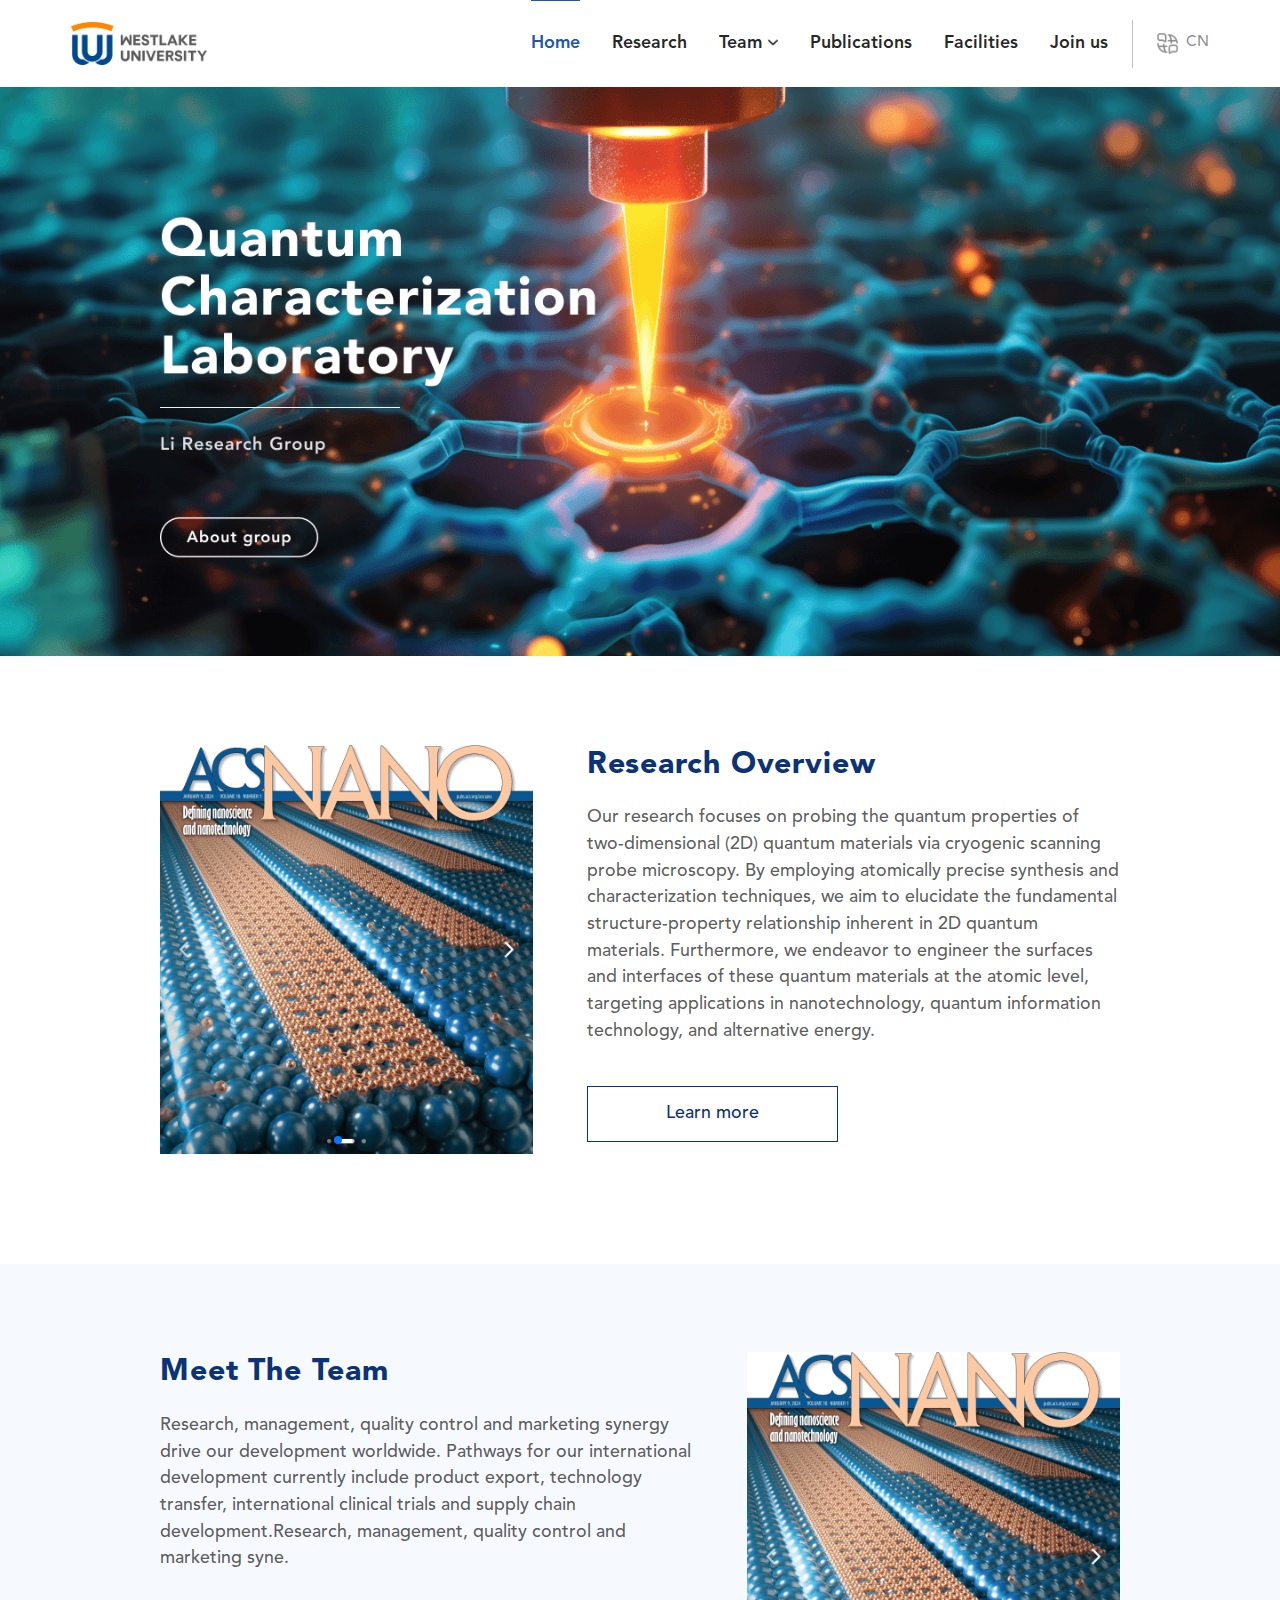
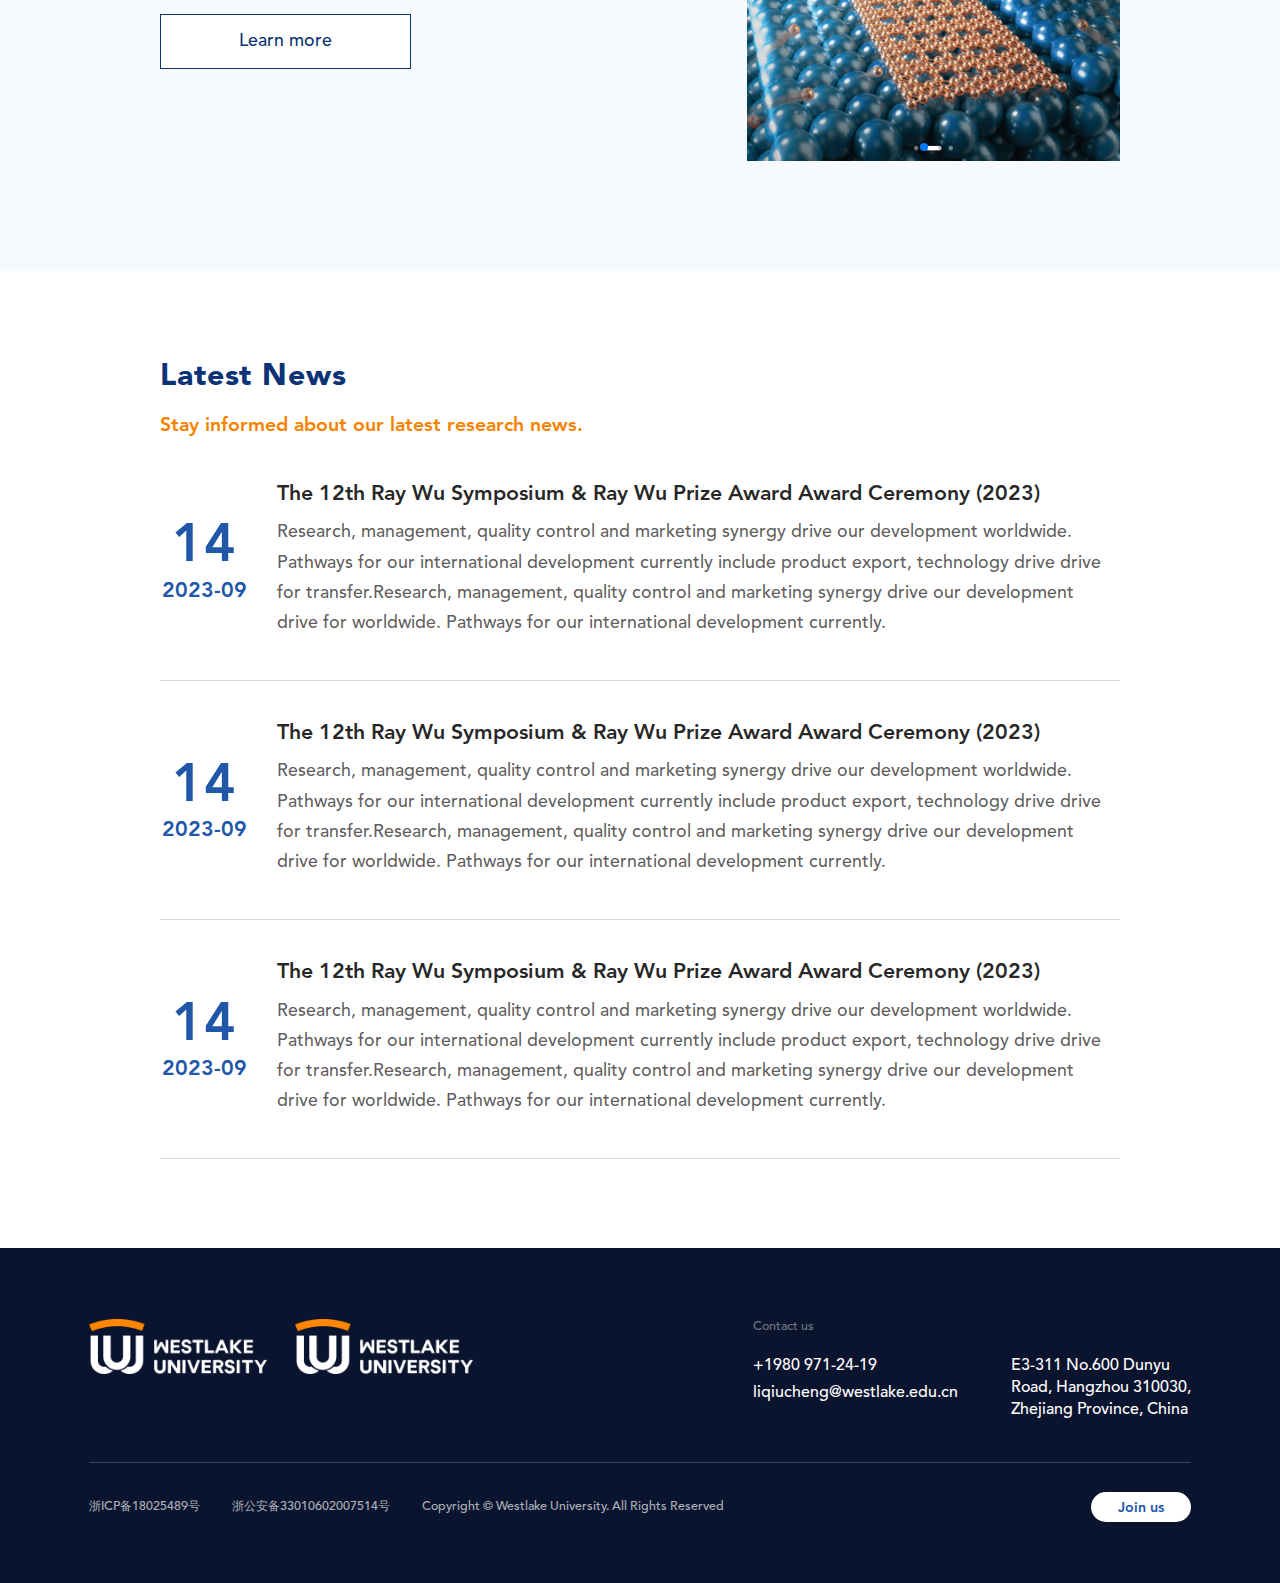
==== index.html @ 0f4e0b3d "init" ====
<!DOCTYPE html>
<html>
	<head>
		<meta charset="utf-8">
		<meta name="viewport" content="width=device-width, initial-scale=1" id="wixDesktopViewport" />
		<title>Home</title>
		<link rel="shortcut icon" href="./favicon.ico">
		<link rel="stylesheet" type="text/css" href="./css/common.css" />
		<link rel="stylesheet" type="text/css" href="./css/home.css" />
		<link rel="stylesheet" href="./css/swiper-3.4.2.min.css">
		<script src="./js/jquery-2.1.4.min.js"></script>
		<script src="./js/swiper-3.4.2.min.js"></script>
	</head>
	<body>
		<header class="header-box flex">
			<div class="logo-box flex">
                <a href="https://www.westlake.edu.cn/">
                    <img class="logo" src="./img/icon_headerLogo.png" title="西湖大学" width="100%" />
                </a>
            </div>
			<div class="rightEvent-box flex">
				<nav class="menu-box">
					<ul class="flex">
						<li class="active"><a href="index.html">Home</a></li>
						<li><a href="research.html">Research</a></li>
						<li class="team"><a href="javascript:;">Team <img src="./img/icon_arrowDown.png" alt=""></a>
							<ul class="teamList">
								<li><a href="people.html">People</a></li>
								<li><a href="gallery.html">Gallery</a></li>
							</ul>
						</li>
						<li><a href="publications.html">Publications</a></li>
						<li><a href="facilities.html">Facilities</a></li>
						<li><a href="joinus.html">Join us</a></li>
					</ul>
				</nav>
				<div class="language-box">
					<img class="icon" src="./img/icon_language.png" alt="">
					<span>CN</span>
				</div>
			</div>
		</header>
		<section class="banner-box">
			<img src="./images/home/banner.png" alt="">
		</section>
		<main class="main-box">
			<div class="synopsis-box overview-box flex">
				<div class="swiper-box">
					<div class="swiper-container">
						<div class="swiper-wrapper">
							<div class="swiper-slide">
								<img src="./images/home/img_img1.png" alt="">
							</div>
							<div class="swiper-slide">
								<img src="./images/home/img_img2.png" alt="">
							</div>
						</div>
						<div class="swiper-pagination">
						</div>
					</div>
				</div>
				<div class="content">
					<div class="title">Research Overview</div>
					<p>Our research focuses on probing the quantum properties of two-dimensional (2D) quantum materials via cryogenic scanning probe microscopy. By employing atomically precise synthesis and characterization techniques, we aim to elucidate the fundamental structure-property relationship inherent in 2D quantum materials. Furthermore, we endeavor to engineer the surfaces and interfaces of these quantum materials at the atomic level, targeting applications in nanotechnology, quantum information technology, and alternative energy.</p>
					<a href="./researchList.html">Learn more</a>
				</div>
			</div>
			<div class="synopsis-box team-box flex">
				<div class="content">
					<div class="title">Meet The Team</div>
					<p>Research, management, quality control and marketing synergy drive our development worldwide. Pathways for our international development currently include product export, technology transfer, international clinical trials and supply chain development.Research, management, quality control and marketing syne.</p>
					<a href="./researchList.html">Learn more</a>
				</div>
				<div class="swiper-box">
					<div class="swiper-container">
						<div class="swiper-wrapper">
							<div class="swiper-slide">
								<img src="./images/home/img_img1.png" alt="">
							</div>
							<div class="swiper-slide">
								<img src="./images/home/img_img2.png" alt="">
							</div>
						</div>
						<div class="swiper-pagination">
						</div>
					</div>
				</div>
			</div>
			<div class="synopsis-box news-box">
				<div class="title">Latest News</div>
				<div class="desc">Stay informed about our latest research news.</div>
				<ul class="list">
					<li class="news">
						<a href="./newsDetail.html" class="flex">
							<div class="date">
                                <span class="day">14</span>
                                <span>2023-09</span>
                            </div>
                            <div class="cont">
                                <p>The 12th Ray Wu Symposium & Ray Wu Prize Award Award Ceremony (2023)</p>
                                <p>Research, management, quality control and marketing synergy drive our development worldwide. Pathways for our international development currently include product export, technology drive drive for transfer.Research, management, quality control and marketing synergy drive our development drive for worldwide. Pathways for our international development currently.</p>
                            </div>
                        </a>
					</li>
					<li class="news">
						<a href="./newsDetail.html" class="flex">
							<div class="date">
                                <span class="day">14</span>
                                <span>2023-09</span>
                            </div>
                            <div class="cont">
                                <p>The 12th Ray Wu Symposium & Ray Wu Prize Award Award Ceremony (2023)</p>
                                <p>Research, management, quality control and marketing synergy drive our development worldwide. Pathways for our international development currently include product export, technology drive drive for transfer.Research, management, quality control and marketing synergy drive our development drive for worldwide. Pathways for our international development currently.</p>
                            </div>
                        </a>
					</li>
					<li class="news">
						<a href="./newsDetail.html" class="flex">
							<div class="date">
                                <span class="day">14</span>
                                <span>2023-09</span>
                            </div>
                            <div class="cont">
                                <p>The 12th Ray Wu Symposium & Ray Wu Prize Award Award Ceremony (2023)</p>
                                <p>Research, management, quality control and marketing synergy drive our development worldwide. Pathways for our international development currently include product export, technology drive drive for transfer.Research, management, quality control and marketing synergy drive our development drive for worldwide. Pathways for our international development currently.</p>
                            </div>
                        </a>
					</li>
				</ul>
			</div>
		</main>
		<footer class="footer-box">
			<div class="basicInfo-box flex col-top">
				<div class="logo-box flex">
					<img class="icon_logo_l" src="./img/icon_footerLogo.png" alt="">
					<img class="icon_logo_r" src="./img/icon_footerLogo.png" alt="">
				</div>
				<div class="r-box">
					<div class="label">Contact us</div>
					<div class="flex col-top">
						<div class="contactInfo">
							<div>+1980 971-24-19</div>
							<div>liqiucheng@westlake.edu.cn</div>
						</div>
						<div class="address">
							<p>E3-311 No.600 Dunyu</p>
							<p>Road, Hangzhou 310030,</p>
							<p>Zhejiang Province, China</p>
						</div>
					</div>
				</div>
			</div>
			<div class="filings-box flex">
				<div class="flex">
					<span>浙ICP备18025489号</span>
					<span>浙公安备33010602007514号</span>
					<span>Copyright © Westlake University. All Rights Reserved</span>
				</div>
				<a href="joinus.html">Join us</a>
			</div>
		</footer>
		<script>
			$(function(){
			   function setRem() {
			     var html = document.documentElement;
			     var width = html.clientWidth;
			     html.style.fontSize = width / 14.4 + 'px'; // 设计稿宽度为1440px，那么1rem=100px，故除以14.4
			   }
			   setRem();
			   window.onresize = function() {
			     setRem();
			   };
			   var mySwiper = new Swiper('.swiper-container', {
					autoplay: 5000,//可选选项，自动滑动
					loop: true,
					pagination: '.swiper-pagination',
					paginationClickable :true,
					disableOnInteraction: false
				})
			});
		</script>
	</body>
</html>
---- css/common.css ----
/* reset */
html,body,div,span,object,iframe,h1,h2,h3,h4,h5,h6,p,blockquote,pre,abbr,address,cite,code,del,dfn,em,img,ins,kbd,q,samp,small,strong,sub,sup,var,b,i,dl,dt,dd,ol,ul,li,fieldset,form,label,legend,table,caption,tbody,tfoot,thead,tr,th,td,article,aside,dialog,figure,footer,header,hgroup,menu,nav,section,time,mark,audio,video{margin:0;padding:0;border:0;outline:0;vertical-align:baseline;background:transparent;list-style-type: none;}
div {box-sizing: border-box}
.flex {
	display: flex;
	flex-direction: row;
	align-items: center;
}
.col-top {
	align-items: flex-start;
}
.flex-1 {
	flex: 1;
}

@font-face {
    font-family: 'Avenir-Heavy';
    src: url('../font/Avenir-Heavy.otf') format('truetype');
}
@font-face {
    font-family: 'Avenir-Medium';
    src: url('../font/Avenir-Medium.otf') format('truetype');
}
@font-face {
    font-family: 'Avenir-Black';
    src: url('../font/Avenir-Black.otf') format('truetype');
}
@font-face {
    font-family: 'Avenir-Roman';
    src: url('../font/Avenir-Roman.otf') format('truetype');
}
@font-face {
    font-family: 'Avenir-Oblique';
    src: url('../font/Avenir-Oblique.otf') format('truetype');
}
/* header */
.header-box {
	width: 100%;
	height: .98rem;
	padding: 0 .8rem;
	box-sizing: border-box;
	justify-content: space-between;
}
.header-box .logo-box .logo {
	width: 1.53rem;
	height: .48rem;
	display: block;
}
.header-box .logo-box img:nth-child(2) {
	margin-left: .26rem;
}
.header-box .rightEvent-box, .header-box .menu-box, .header-box .menu-box ul, .header-box .menu-box ul li {
	height: 100%;
}
.header-box .menu-box li {
	display: flex;
	align-items: center;
	justify-content: center;
  	flex: 1;
  	margin-right: .36rem;
	border-top: .025rem solid transparent;
	cursor: pointer;
}
.header-box .menu-box li:last-child {
	margin-right: .26rem;
}
.header-box .menu-box li a {
  	color: rgba(0, 0, 0, .85);
  	text-decoration: none;
  	font-family: Avenir-Heavy;
  	font-size: .2rem;
  	line-height: .23rem;
	white-space: nowrap;
}
.header-box .menu-box li.active,
.header-box .menu-box li:hover {
	border-color: #2157A8;
}
.header-box .menu-box li.active a,
.header-box .menu-box li:hover a {
	color: #2157A8;
	font-size: .2rem;
}
.header-box .menu-box li a img {
	width: .13rem;
	height: .13rem;
}
.header-box .menu-box .team {
	position: relative;
}
.header-box .menu-box .team:hover .teamList {
	display: block;
}
.header-box .menu-box li .teamList {
	position: absolute;
	top: .83rem;
    left: 0;
	height: auto;
	padding: .28rem .2rem;
	background-color: #fff;
	border-radius: .04rem;
	box-shadow: 0 .07rem .25rem 0 rgba(0,0,0,0.15);
	display: none;
}
.header-box .menu-box li .teamList li {
	display: flex;
	align-items: center;
	justify-content: flex-start;
  	margin-right: 0;
	border: none;
	width: 1.88rem;
	height: .51rem;
	padding-left: .2rem;
	font-family: Avenir-Heavy;
	font-size: .2rem;
	color: rgba(0, 0, 0, .85);
}
.header-box .menu-box li .teamList li a {
	color: rgba(0, 0, 0, .85);
}
.header-box .menu-box li .teamList li:hover {
	background-color: #F5F7FA;
}
.header-box .menu-box li .teamList li.active a,
.header-box .menu-box li .teamList li:hover a {
	color: #2157A8;
}
.header-box .language-box {
	display: flex;
	align-items: center;
	height: .54rem;
	border-left: .01rem solid rgba(0,0,0,0.25);
	font-family: Avenir-Medium;
	font-size: .17rem;
	color: rgba(0,0,0,0.45);
	line-height: .21rem;
	cursor: pointer;
}
.header-box .language-box .icon {
	width: .26rem;
	height: .26rem;
	display: block;
	margin-left: .26rem;
	margin-right: .08rem;
}

/* footer */
.footer-box {
	box-sizing: border-box;
	width: 100%;
	padding: .8rem 1rem .68rem;
	background-color: #0A142F;
	font-family: Avenir-Medium;
}
.footer-box .basicInfo-box {
	justify-content: space-between;
	margin-bottom: .46rem;
}
.footer-box .basicInfo-box img{
	width: 2rem;
	margin-right: .32rem;
}
.footer-box .basicInfo-box .r-box .label {
	opacity: .4;
	font-size: .14rem;
	color: #FFFFFF;
	line-height: .2rem;
	margin-bottom: .2rem;
}
.footer-box .basicInfo-box .r-box .contactInfo, .footer-box .basicInfo-box .r-box .address {
	font-size: .18rem;
	color: #FFFFFF;
	line-height: .25rem;
}
.footer-box .basicInfo-box .r-box .contactInfo div:first-child {
	margin-bottom: .06rem;
}
.footer-box .basicInfo-box .r-box .address {
	margin-left: .6rem;
}
.footer-box .basicInfo-box img:last-child {
	margin-right: 0;
}
.footer-box .filings-box {
	padding-top: .32rem;
	border-top: .01rem solid rgba(255, 255, 255, .2);
	display: flex;
	justify-content: space-between;
}
.footer-box .filings-box span {
	opacity: .65;
	font-size: .14rem;
	color: #FFFFFF;
	line-height: .19rem;
	margin-right: .36rem;
}
.footer-box .filings-box a {
	text-decoration: none;
	font-family: Avenir-Heavy;
	width: 1.13rem;
	height: .34rem;
	border-radius: .4rem;
	font-size: .16rem;
	color: #2157A8;
	line-height: .36rem;
	text-align: center;
	background-color: #FFFFFF;
}
/* banner */
.banner-box {
	width: 100%;
}
.banner-box img {
	width: 100%;
	display: block;
}
---- css/home.css ----
/* home */
.synopsis-box {
	height: 100%;
	background-color: #fff;
	padding: 1rem 1.8rem;
	align-items: flex-start;
}
.synopsis-box .swiper-box {
	width: 4.2rem;
	margin-right: .6rem;
}
.synopsis-box .swiper-box img {
	width: 4.2rem;
}
.synopsis-box .content {
	font-family: Avenir-Medium;
	font-size: .2rem;
	color: rgba(0,0,0,0.65);
	line-height: .3rem;
}
.synopsis-box .content .title {
	font-family: Avenir-Black;
	font-weight: 900;
	font-size: .34rem;
	color: #0C3375;
	line-height: .46rem;
	letter-spacing: .01rem;
	margin-bottom: .22rem;
}
.synopsis-box .content a {
	display: block;
	margin-top: .46rem;
    width: 2.8rem;
    height: .6rem;
	line-height: .6rem;
	border: .02rem solid #0C3375;
	text-decoration: none;
	text-align: center;
	color: #0C3375;
	background-color: #fff;
}
.synopsis-box .content a:hover {
	font-family: Avenir-Heavy;
	background-color: #0C3375;
	color: #fff;
}
.team-box {
	background-color: #F6F9FE;
}
.team-box .swiper-box {
	margin-right: 0;
	margin-left: 0.6rem;
}
.news-box .title {
	font-family: Avenir-Black;
	font-size: .34rem;
	color: #0C3375;
	line-height: .4rem;
	letter-spacing: .01rem;
	margin-bottom: .18rem;
}
.news-box .desc{
	font-family: Avenir-Heavy;
	font-size: .22rem;
	color: #F58300;
	line-height: .32rem;
	margin-bottom: .02rem;
}
.news-box .list li {
	padding: .46rem 0;
	border-bottom: .01rem solid rgba(0, 0, 0, .15);
}
.news-box .list li .date {
    width: 1rem;
    height: 100%;
	display: flex;
    flex-direction: column;
    justify-content: center;
	align-items: center;
	font-family: Avenir-Heavy;
	font-size: .24rem;
	color: #2157A8;
	line-height: .28rem;
	margin-right: .32rem;
}
.news-box .list li .date .day {
	font-size: .6rem;
	line-height: .7rem;
	text-align: center;
}
.news-box .list li a {
	text-decoration: none;
}
.news-box .list li .cont {
	flex: 1;
}
.news-box .list li .cont p:first-child {
	font-family: Avenir-Heavy;
	font-size: .24rem;
	color: rgba(0,0,0,0.85);
	line-height: .28rem;
	margin-bottom: .12rem;
}
.news-box .list li .cont p {
	font-family: Avenir-Medium;
	font-size: .2rem;
	color: rgba(0,0,0,0.65);
	line-height: .34rem;
}
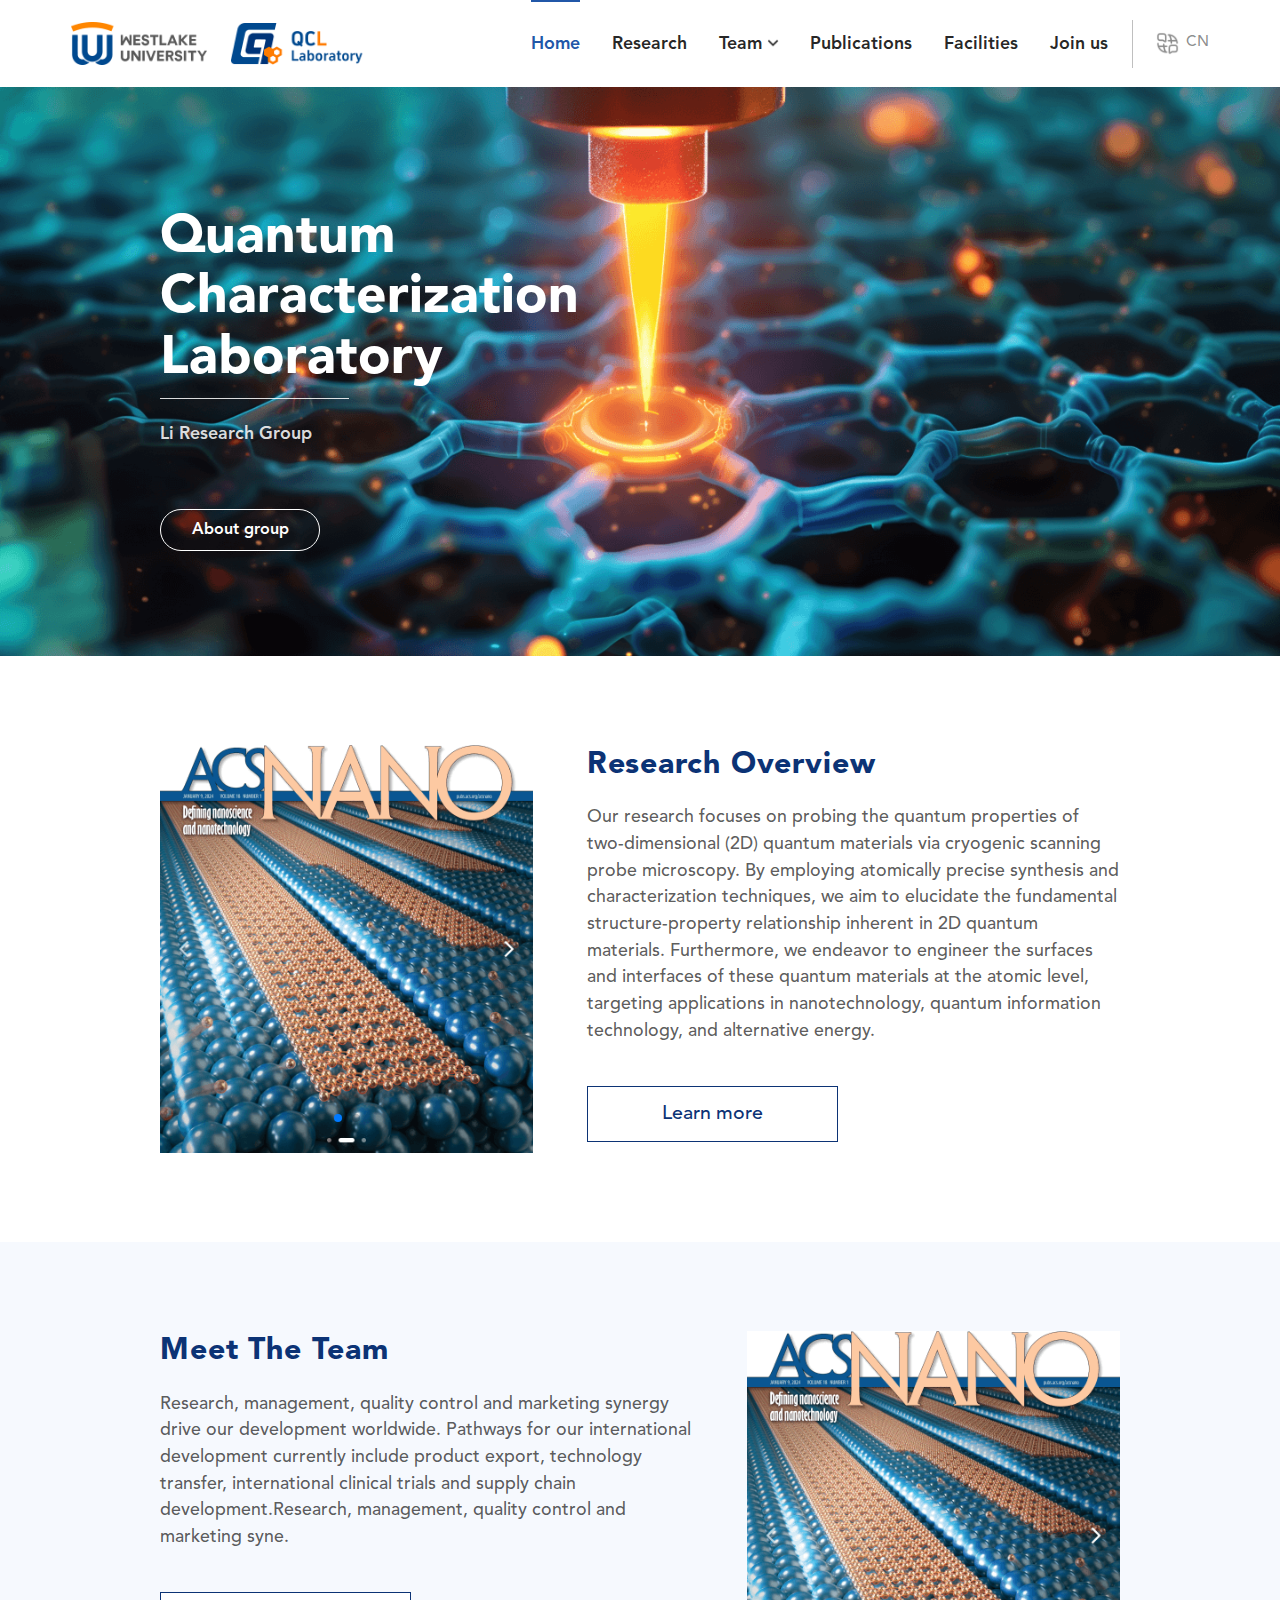
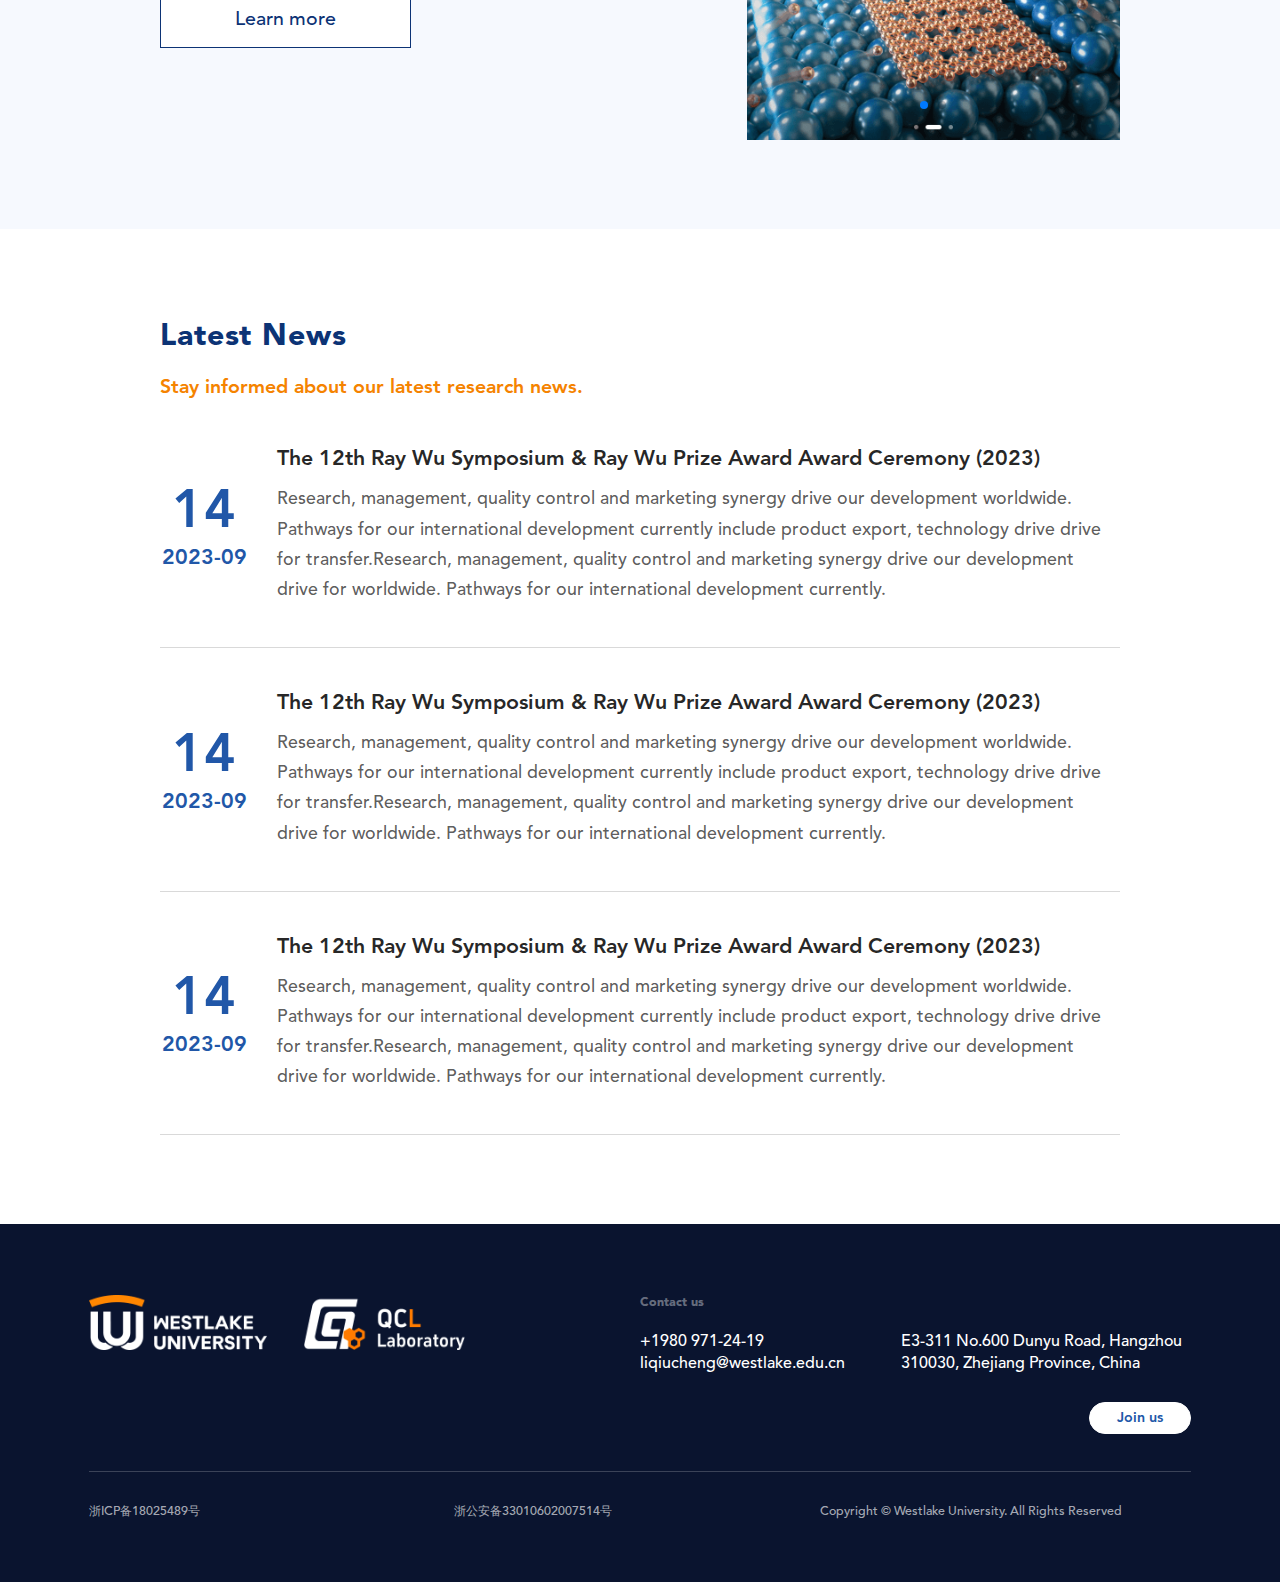
==== commit 8c2d6b74: "手机适配" ====
--- a/index.html
+++ b/index.html
@@ -12,15 +12,18 @@
 		<script src="./js/swiper-3.4.2.min.js"></script>
 	</head>
 	<body>
-		<header class="header-box flex">
-			<div class="logo-box flex">
+		<header class="header-box">
+			<div class="logo-box">
                 <a href="https://www.westlake.edu.cn/">
-                    <img class="logo" src="./img/icon_headerLogo.png" title="西湖大学" width="100%" />
+                    <img src="./img/icon_headerLogo_l.png" title="西湖大学" />
+                </a>
+				<a href="https://www.westlake.edu.cn/">
+                    <img class="logo" src="./img/icon_headerLogo_r.png" title="西湖大学" />
                 </a>
             </div>
-			<div class="rightEvent-box flex">
+			<div class="r-box">
 				<nav class="menu-box">
-					<ul class="flex">
+					<ul>
 						<li class="active"><a href="index.html">Home</a></li>
 						<li><a href="research.html">Research</a></li>
 						<li class="team"><a href="javascript:;">Team <img src="./img/icon_arrowDown.png" alt=""></a>
@@ -34,143 +37,153 @@
 						<li><a href="joinus.html">Join us</a></li>
 					</ul>
 				</nav>
+				<div class="icon-menu-box" onclick="handleMenuClick()">
+					<img src="./img/icon_menu.png" alt="">
+				</div>
 				<div class="language-box">
-					<img class="icon" src="./img/icon_language.png" alt="">
+					<img src="./img/icon_language.png" alt="">
 					<span>CN</span>
 				</div>
 			</div>
 		</header>
+		<nav id="mobile-menu-box" class="menu-hidden">
+			<ul>
+				<li class="active"><a href="index.html">Home</a></li>
+				<li><a href="research.html">Research</a></li>
+				<li class="team"><a href="javascript:;" onclick="handleChildMenuClick()">Team <img src="./img/icon_arrowDown.png" alt=""></a>
+					<ul id="childMenu" class="menu-hidden">
+						<li><a href="people.html">People</a></li>
+						<li><a href="gallery.html">Gallery</a></li>
+					</ul>
+				</li>
+				<li><a href="publications.html">Publications</a></li>
+				<li><a href="facilities.html">Facilities</a></li>
+				<li><a href="joinus.html">Join us</a></li>
+			</ul>
+		</nav>
 		<section class="banner-box">
 			<img src="./images/home/banner.png" alt="">
+			<div>
+				<h5>Quantum</h5>
+				<h5>Characterization</h5>
+				<h5>Laboratory</h5>
+				<h6>Li Research Group</h6>
+				<a href="./research.html">About group</a>
+			</div>
 		</section>
 		<main class="main-box">
-			<div class="synopsis-box overview-box flex">
-				<div class="swiper-box">
-					<div class="swiper-container">
-						<div class="swiper-wrapper">
-							<div class="swiper-slide">
-								<img src="./images/home/img_img1.png" alt="">
-							</div>
-							<div class="swiper-slide">
-								<img src="./images/home/img_img2.png" alt="">
-							</div>
-						</div>
-						<div class="swiper-pagination">
+			<div class="item-box">
+				<div class="swiper-container">
+					<div class="swiper-wrapper">
+						<div class="swiper-slide">
+							<img src="./images/home/img_img1.png" alt="">
+						</div>
+						<div class="swiper-slide">
+							<img src="./images/home/img_img2.png" alt="">
 						</div>
 					</div>
-				</div>
-				<div class="content">
-					<div class="title">Research Overview</div>
-					<p>Our research focuses on probing the quantum properties of two-dimensional (2D) quantum materials via cryogenic scanning probe microscopy. By employing atomically precise synthesis and characterization techniques, we aim to elucidate the fundamental structure-property relationship inherent in 2D quantum materials. Furthermore, we endeavor to engineer the surfaces and interfaces of these quantum materials at the atomic level, targeting applications in nanotechnology, quantum information technology, and alternative energy.</p>
-					<a href="./researchList.html">Learn more</a>
-				</div>
-			</div>
-			<div class="synopsis-box team-box flex">
-				<div class="content">
-					<div class="title">Meet The Team</div>
-					<p>Research, management, quality control and marketing synergy drive our development worldwide. Pathways for our international development currently include product export, technology transfer, international clinical trials and supply chain development.Research, management, quality control and marketing syne.</p>
-					<a href="./researchList.html">Learn more</a>
-				</div>
-				<div class="swiper-box">
-					<div class="swiper-container">
-						<div class="swiper-wrapper">
-							<div class="swiper-slide">
-								<img src="./images/home/img_img1.png" alt="">
-							</div>
-							<div class="swiper-slide">
-								<img src="./images/home/img_img2.png" alt="">
-							</div>
-						</div>
-						<div class="swiper-pagination">
+					<div class="swiper-pagination"></div>
+				</div>
+				<h5>Research Overview</h5>
+				<p>Our research focuses on probing the quantum properties of two-dimensional (2D) quantum materials via cryogenic scanning probe microscopy. By employing atomically precise synthesis and characterization techniques, we aim to elucidate the fundamental structure-property relationship inherent in 2D quantum materials. Furthermore, we endeavor to engineer the surfaces and interfaces of these quantum materials at the atomic level, targeting applications in nanotechnology, quantum information technology, and alternative energy.</p>
+				<a href="./research.html">Learn more</a>
+				<div class="clean"></div>
+			</div>
+			<div class="item-box team-box bgColor-F6F9FE">
+				<div class="swiper-container">
+					<div class="swiper-wrapper">
+						<div class="swiper-slide">
+							<img src="./images/home/img_img1.png" alt="">
+						</div>
+						<div class="swiper-slide">
+							<img src="./images/home/img_img2.png" alt="">
 						</div>
 					</div>
-				</div>
-			</div>
-			<div class="synopsis-box news-box">
-				<div class="title">Latest News</div>
-				<div class="desc">Stay informed about our latest research news.</div>
-				<ul class="list">
-					<li class="news">
-						<a href="./newsDetail.html" class="flex">
-							<div class="date">
-                                <span class="day">14</span>
-                                <span>2023-09</span>
-                            </div>
-                            <div class="cont">
-                                <p>The 12th Ray Wu Symposium & Ray Wu Prize Award Award Ceremony (2023)</p>
-                                <p>Research, management, quality control and marketing synergy drive our development worldwide. Pathways for our international development currently include product export, technology drive drive for transfer.Research, management, quality control and marketing synergy drive our development drive for worldwide. Pathways for our international development currently.</p>
-                            </div>
-                        </a>
+					<div class="swiper-pagination"></div>
+				</div>
+				<h5>Meet The Team</h5>
+				<p>Research, management, quality control and marketing synergy drive our development worldwide. Pathways for our international development currently include product export, technology transfer, international clinical trials and supply chain development.Research, management, quality control and marketing syne.</p>
+				<a href="./people.html">Learn more</a>
+				<div class="clean"></div>
+			</div>
+			<div class="item-box news-box">
+				<h5>Latest News</h5>
+				<h6>Stay informed about our latest research news.</h6>
+				<ul>
+					<li>
+						<div>
+							<span>14</span>
+							<span>2023-09</span>
+						</div>
+						<div>
+							<p>The 12th Ray Wu Symposium & Ray Wu Prize Award Award Ceremony (2023)</p>
+							<p>Research, management, quality control and marketing synergy drive our development worldwide. Pathways for our international development currently include product export, technology drive drive for transfer.Research, management, quality control and marketing synergy drive our development drive for worldwide. Pathways for our international development currently.</p>
+						</div>
 					</li>
-					<li class="news">
-						<a href="./newsDetail.html" class="flex">
-							<div class="date">
-                                <span class="day">14</span>
-                                <span>2023-09</span>
-                            </div>
-                            <div class="cont">
-                                <p>The 12th Ray Wu Symposium & Ray Wu Prize Award Award Ceremony (2023)</p>
-                                <p>Research, management, quality control and marketing synergy drive our development worldwide. Pathways for our international development currently include product export, technology drive drive for transfer.Research, management, quality control and marketing synergy drive our development drive for worldwide. Pathways for our international development currently.</p>
-                            </div>
-                        </a>
+					<li>
+						<div>
+							<span>14</span>
+							<span>2023-09</span>
+						</div>
+						<div>
+							<p>The 12th Ray Wu Symposium & Ray Wu Prize Award Award Ceremony (2023)</p>
+							<p>Research, management, quality control and marketing synergy drive our development worldwide. Pathways for our international development currently include product export, technology drive drive for transfer.Research, management, quality control and marketing synergy drive our development drive for worldwide. Pathways for our international development currently.</p>
+						</div>
 					</li>
-					<li class="news">
-						<a href="./newsDetail.html" class="flex">
-							<div class="date">
-                                <span class="day">14</span>
-                                <span>2023-09</span>
-                            </div>
-                            <div class="cont">
-                                <p>The 12th Ray Wu Symposium & Ray Wu Prize Award Award Ceremony (2023)</p>
-                                <p>Research, management, quality control and marketing synergy drive our development worldwide. Pathways for our international development currently include product export, technology drive drive for transfer.Research, management, quality control and marketing synergy drive our development drive for worldwide. Pathways for our international development currently.</p>
-                            </div>
-                        </a>
+					<li>
+						<div>
+							<span>14</span>
+							<span>2023-09</span>
+						</div>
+						<div>
+							<p>The 12th Ray Wu Symposium & Ray Wu Prize Award Award Ceremony (2023)</p>
+							<p>Research, management, quality control and marketing synergy drive our development worldwide. Pathways for our international development currently include product export, technology drive drive for transfer.Research, management, quality control and marketing synergy drive our development drive for worldwide. Pathways for our international development currently.</p>
+						</div>
 					</li>
 				</ul>
 			</div>
 		</main>
 		<footer class="footer-box">
-			<div class="basicInfo-box flex col-top">
-				<div class="logo-box flex">
-					<img class="icon_logo_l" src="./img/icon_footerLogo.png" alt="">
-					<img class="icon_logo_r" src="./img/icon_footerLogo.png" alt="">
-				</div>
-				<div class="r-box">
-					<div class="label">Contact us</div>
-					<div class="flex col-top">
-						<div class="contactInfo">
-							<div>+1980 971-24-19</div>
-							<div>liqiucheng@westlake.edu.cn</div>
-						</div>
-						<div class="address">
-							<p>E3-311 No.600 Dunyu</p>
-							<p>Road, Hangzhou 310030,</p>
-							<p>Zhejiang Province, China</p>
-						</div>
-					</div>
-				</div>
-			</div>
-			<div class="filings-box flex">
-				<div class="flex">
-					<span>浙ICP备18025489号</span>
-					<span>浙公安备33010602007514号</span>
-					<span>Copyright © Westlake University. All Rights Reserved</span>
-				</div>
-				<a href="joinus.html">Join us</a>
+			<div class="logo-box">
+				<img src="./img/icon_footerLogo_l.png" alt="">
+				<img src="./img/icon_footerLogo_r.png" alt="">
+			</div>
+			<div class="contactus-box">
+				<h6>Contact us</h6>
+				<p>+1980 971-24-19</p>
+				<p>liqiucheng@westlake.edu.cn</p>
+				<p>E3-311 No.600 Dunyu Road, Hangzhou 310030, Zhejiang Province, China</p>
+				<a href="./joinus.html">Join us</a>
+			</div>
+			<div class="clean"></div>
+			<div class="filings-box">
+				<p>浙ICP备18025489号</p>
+				<p>浙公安备33010602007514号</p>
+				<p>Copyright © Westlake University. All Rights Reserved</p>
+				<div class="clean"></div>
 			</div>
 		</footer>
 		<script>
 			$(function(){
-			   function setRem() {
-			     var html = document.documentElement;
-			     var width = html.clientWidth;
-			     html.style.fontSize = width / 14.4 + 'px'; // 设计稿宽度为1440px，那么1rem=100px，故除以14.4
-			   }
-			   setRem();
-			   window.onresize = function() {
-			     setRem();
-			   };
-			   var mySwiper = new Swiper('.swiper-container', {
+				const isMobile = /iPhone|iPad|iPod|Android/i.test(navigator.userAgent);
+				if (isMobile) {
+					console.log('当前在手机端');
+					document.body.classList.add('mobile-class');
+					setRem(3.75);
+				} else {
+					console.log('当前在PC端');
+					document.body.classList.add('pc-class');
+					setRem(14.4);
+					window.onresize = function() {
+			     		setRem(14.4);
+			   		};
+				}
+				function setRem(designSize) {
+					let html = document.documentElement;
+					let width = html.clientWidth;
+			     	html.style.fontSize = width / designSize + 'px'; // 设计稿宽度为1440px，那么1rem=100px，故除以14.4
+				} 
+			   	var mySwiper = new Swiper('.swiper-container', {
 					autoplay: 5000,//可选选项，自动滑动
 					loop: true,
 					pagination: '.swiper-pagination',
@@ -178,6 +191,22 @@
 					disableOnInteraction: false
 				})
 			});
+			function handleMenuClick() {
+				var content = document.getElementById('mobile-menu-box');
+				if (content.classList.contains('menu-hidden')) {
+					content.classList.remove('menu-hidden');
+				} else {
+					content.classList.add('menu-hidden');
+				}
+			}
+			function handleChildMenuClick() {
+				var content = document.getElementById('childMenu');
+				if (content.classList.contains('menu-hidden')) {
+					content.classList.remove('menu-hidden');
+				} else {
+					content.classList.add('menu-hidden');
+				}
+			}
 		</script>
 	</body>
 </html>--- a/css/common.css
+++ b/css/common.css
@@ -1,18 +1,19 @@
 /* reset */
 html,body,div,span,object,iframe,h1,h2,h3,h4,h5,h6,p,blockquote,pre,abbr,address,cite,code,del,dfn,em,img,ins,kbd,q,samp,small,strong,sub,sup,var,b,i,dl,dt,dd,ol,ul,li,fieldset,form,label,legend,table,caption,tbody,tfoot,thead,tr,th,td,article,aside,dialog,figure,footer,header,hgroup,menu,nav,section,time,mark,audio,video{margin:0;padding:0;border:0;outline:0;vertical-align:baseline;background:transparent;list-style-type: none;}
 div {box-sizing: border-box}
-.flex {
-	display: flex;
-	flex-direction: row;
-	align-items: center;
-}
-.col-top {
-	align-items: flex-start;
-}
-.flex-1 {
-	flex: 1;
-}
-
+::-webkit-scrollbar {
+	width: 0;
+}
+.clean {
+	clear: both !important;
+	margin: 0 !important;
+}
+.menu-hidden {
+	display: none !important;
+}
+.bgColor-F6F9FE {
+	background-color: #F6F9FE !important;
+}
 @font-face {
     font-family: 'Avenir-Heavy';
     src: url('../font/Avenir-Heavy.otf') format('truetype');
@@ -33,68 +34,79 @@
     font-family: 'Avenir-Oblique';
     src: url('../font/Avenir-Oblique.otf') format('truetype');
 }
+
 /* header */
 .header-box {
 	width: 100%;
 	height: .98rem;
 	padding: 0 .8rem;
 	box-sizing: border-box;
+	display: flex;
+	align-items: center;
 	justify-content: space-between;
 }
-.header-box .logo-box .logo {
+.header-box .logo-box {
+	display: flex;
+}
+.header-box .logo-box img {
 	width: 1.53rem;
 	height: .48rem;
+	margin-right: .26rem;
 	display: block;
 }
-.header-box .logo-box img:nth-child(2) {
-	margin-left: .26rem;
-}
-.header-box .rightEvent-box, .header-box .menu-box, .header-box .menu-box ul, .header-box .menu-box ul li {
+.header-box .r-box {
+	flex: 1;
 	height: 100%;
-}
-.header-box .menu-box li {
+    display: flex;
+	align-items: center;
+    justify-content: flex-end;
+}
+.header-box .r-box .menu-box,
+.header-box .r-box .menu-box ul {
+	height: 100%;
+	display: flex;
+}
+.header-box .r-box .menu-box ul li {
 	display: flex;
 	align-items: center;
 	justify-content: center;
-  	flex: 1;
   	margin-right: .36rem;
 	border-top: .025rem solid transparent;
 	cursor: pointer;
 }
-.header-box .menu-box li:last-child {
+.header-box .r-box .menu-box ul li:last-child {
 	margin-right: .26rem;
 }
-.header-box .menu-box li a {
+.header-box .r-box .menu-box li a {
   	color: rgba(0, 0, 0, .85);
   	text-decoration: none;
   	font-family: Avenir-Heavy;
   	font-size: .2rem;
-  	line-height: .23rem;
-	white-space: nowrap;
-}
-.header-box .menu-box li.active,
-.header-box .menu-box li:hover {
+  	line-height: .27rem;
+}
+.header-box .r-box .menu-box li.active,
+.header-box .r-box .menu-box li:hover {
 	border-color: #2157A8;
 }
-.header-box .menu-box li.active a,
-.header-box .menu-box li:hover a {
+.header-box .r-box .menu-box li.active a,
+.header-box .r-box .menu-box li:hover a {
 	color: #2157A8;
-	font-size: .2rem;
-}
-.header-box .menu-box li a img {
+}
+.header-box .r-box .menu-box li a img {
 	width: .13rem;
 	height: .13rem;
 }
-.header-box .menu-box .team {
+.header-box .r-box .menu-box .team {
 	position: relative;
 }
-.header-box .menu-box .team:hover .teamList {
+.header-box .r-box .menu-box .team:hover .teamList {
 	display: block;
 }
-.header-box .menu-box li .teamList {
+.header-box .r-box .menu-box li .teamList {
 	position: absolute;
 	top: .83rem;
     left: 0;
+	z-index: 99;
 	height: auto;
 	padding: .28rem .2rem;
 	background-color: #fff;
@@ -102,7 +114,7 @@
 	box-shadow: 0 .07rem .25rem 0 rgba(0,0,0,0.15);
 	display: none;
 }
-.header-box .menu-box li .teamList li {
+.header-box .r-box .menu-box li .teamList li {
 	display: flex;
 	align-items: center;
 	justify-content: flex-start;
@@ -115,33 +127,125 @@
 	font-size: .2rem;
 	color: rgba(0, 0, 0, .85);
 }
-.header-box .menu-box li .teamList li a {
+.header-box .r-box .menu-box li .teamList li a {
 	color: rgba(0, 0, 0, .85);
 }
-.header-box .menu-box li .teamList li:hover {
+.header-box .r-box .menu-box li .teamList li:hover {
 	background-color: #F5F7FA;
 }
-.header-box .menu-box li .teamList li.active a,
-.header-box .menu-box li .teamList li:hover a {
+.header-box .r-box .menu-box li .teamList li.active a,
+.header-box .r-box .menu-box li .teamList li:hover a {
 	color: #2157A8;
 }
-.header-box .language-box {
+.header-box .r-box .language-box {
 	display: flex;
 	align-items: center;
 	height: .54rem;
 	border-left: .01rem solid rgba(0,0,0,0.25);
+	padding-left: .26rem;
+}
+
+.header-box .r-box .language-box img {
+	width: .26rem;
+	height: .26rem;
+	display: block;
+}
+.header-box .r-box .language-box span {
+	margin-left: .08rem;
 	font-family: Avenir-Medium;
 	font-size: .17rem;
 	color: rgba(0,0,0,0.45);
 	line-height: .21rem;
 	cursor: pointer;
 }
-.header-box .language-box .icon {
-	width: .26rem;
-	height: .26rem;
+.header-box .r-box .icon-menu-box img{
+	display: none;
+}
+
+/* header mobile css */
+.mobile-class .header-box .r-box .menu-box {
+	display: none !important;
+}
+.mobile-class .header-box {
+	width: 100%;
+	height: .48rem;
+	padding: 0 .2rem;
+	box-sizing: border-box;
+	justify-content: space-between;
+}
+.mobile-class .header-box .logo-box img {
+	width: .9rem;
+	height: .28rem;
+	margin-right: .2rem;
+}
+.mobile-class #mobile-menu-box ul {
+	padding: .2rem 0;
+}
+.mobile-class #mobile-menu-box li {
+	display: grid;
+	margin-top: .1rem;
+	padding: 0 .2rem;
+}
+.mobile-class #mobile-menu-box li:first-child {
+	margin-top: 0;
+}	
+.mobile-class #mobile-menu-box li a {
+  	color: rgba(0, 0, 0, .65);
+  	text-decoration: none;
+  	font-family: Avenir-Heavy;
+  	font-size: .16rem;
+  	line-height: .22rem;
+	white-space: nowrap;
+}
+.mobile-class #mobile-menu-box li.active a {
+	color: #2157A8;
+}
+.mobile-class #mobile-menu-box li a img {
+	width: .1rem;
+	height: .1rem;
+}
+.team-active {
+	background-color: #F5F7FA;
+	padding: .1rem .2rem !important;
+}
+.team-active a,
+.mobile-class #mobile-menu-box .team #childMenu li.active a {
+	color: #2157A8 !important;
+}
+.mobile-class #mobile-menu-box .team #childMenu {
+	padding: 0;
+}
+.mobile-class #mobile-menu-box .team #childMenu li {
+	display: flex;
+	align-items: center;
+	font-family: Avenir-Heavy;
+	font-size: .16rem;
+	color: rgba(0, 0, 0, .65);
+	margin-top: .1rem;
+}
+.mobile-class #mobile-menu-box .team #childMenu li a {
+	color: rgba(0, 0, 0, .65) !important;
+}
+.mobile-class .header-box .icon-menu-box, .mobile-class .header-box .language-box {
+	display: flex;
+	align-items: center;
+	height: .32rem;
+}
+.mobile-class .header-box .icon-menu-box {
+	margin-right: .2rem;
+}
+.mobile-class .header-box .language-box {
+	padding-left: .2rem;
+	border-left: .01rem solid rgba(0,0,0,0.15);
+}
+.mobile-class .header-box .icon-menu-box img, 
+.mobile-class .header-box .language-box img {
+	width: .22rem;
+	height: .22rem;
 	display: block;
-	margin-left: .26rem;
-	margin-right: .08rem;
+}
+.mobile-class .header-box .language-box span {
+	display: none;
 }
 
 /* footer */
@@ -152,65 +256,167 @@
 	background-color: #0A142F;
 	font-family: Avenir-Medium;
 }
-.footer-box .basicInfo-box {
-	justify-content: space-between;
-	margin-bottom: .46rem;
-}
-.footer-box .basicInfo-box img{
+.footer-box .logo-box {
+	display: flex;
+	float: left;
+}
+.footer-box .logo-box img {
 	width: 2rem;
 	margin-right: .32rem;
 }
-.footer-box .basicInfo-box .r-box .label {
-	opacity: .4;
+.footer-box .contactus-box {
+	float: right;
+	width: 50%;
+}
+.footer-box .contactus-box h6 {
+	font-family: Avenir-Black;
 	font-size: .14rem;
-	color: #FFFFFF;
+	color: rgba(255, 255, 255, .4);
 	line-height: .2rem;
 	margin-bottom: .2rem;
 }
-.footer-box .basicInfo-box .r-box .contactInfo, .footer-box .basicInfo-box .r-box .address {
+.footer-box .contactus-box p {
 	font-size: .18rem;
-	color: #FFFFFF;
+	color: #fff;
+	width: 2.3rem;
 	line-height: .25rem;
 }
-.footer-box .basicInfo-box .r-box .contactInfo div:first-child {
-	margin-bottom: .06rem;
-}
-.footer-box .basicInfo-box .r-box .address {
-	margin-left: .6rem;
-}
-.footer-box .basicInfo-box img:last-child {
-	margin-right: 0;
-}
-.footer-box .filings-box {
-	padding-top: .32rem;
-	border-top: .01rem solid rgba(255, 255, 255, .2);
-	display: flex;
-	justify-content: space-between;
-}
-.footer-box .filings-box span {
-	opacity: .65;
-	font-size: .14rem;
-	color: #FFFFFF;
-	line-height: .19rem;
-	margin-right: .36rem;
-}
-.footer-box .filings-box a {
-	text-decoration: none;
-	font-family: Avenir-Heavy;
+.footer-box .contactus-box p:nth-child(4) {
+	float: right;
+	width: 3.26rem;
+	margin-top: -0.5rem;
+}
+.footer-box .contactus-box a {
 	width: 1.13rem;
 	height: .34rem;
+	display: flex;
+	align-items: center;
+	justify-content: center;
 	border-radius: .4rem;
+	background-color: #fff;
 	font-size: .16rem;
+	font-family: Avenir-Heavy;
+	text-decoration: none;
 	color: #2157A8;
-	line-height: .36rem;
-	text-align: center;
-	background-color: #FFFFFF;
-}
+	margin-top: .3rem;
+	border: .01rem solid #fff;
+	float: right;
+}
+.footer-box .filings-box {
+	margin-top: .42rem;
+	padding-top: .36rem;
+	border-top: .01rem solid rgba(255, 255, 255, .2);
+}
+.footer-box .filings-box p {
+	line-height: .19rem;
+	font-size: .14rem;
+	color: rgba(255, 255, 255, .65);
+	float: left;
+}
+.footer-box .filings-box p:first-child {
+	margin-right: 2.86rem;
+}
+.footer-box .filings-box p:nth-child(2) {
+	margin-right: 2.34rem;
+}
+
+/* footer mobile css */
+.mobile-class .footer-box {
+	padding: .32rem .2rem;
+}
+.mobile-class .footer-box .logo-box {
+	float: none;
+    flex-direction: column;
+    align-items: center;
+}
+.mobile-class .footer-box .logo-box img {
+	width: 1.6rem;
+	margin-right: 0;
+	margin-bottom: .24rem;
+}
+.mobile-class .footer-box .contactus-box {
+	float: none;
+	width: 100%;
+	margin-top: .08rem;
+}
+.mobile-class .footer-box .contactus-box h6 {
+	margin-bottom: .16rem;
+}
+.mobile-class .footer-box .contactus-box p {
+	font-size: .14rem;
+	color: #fff;
+	width: fit-content;
+	line-height: .2rem;
+	margin-bottom: .04rem;
+}
+.mobile-class .footer-box .contactus-box p:nth-child(4) {
+	float: none;
+	width: fit-content;
+	margin-top: .16rem;
+}
+.mobile-class .footer-box .contactus-box a {
+	width: .88rem;
+	height: .27rem;
+	border-radius: .23rem;
+	background-color: transparent;
+	font-size: .11rem;
+	text-decoration: none;
+	color: #fff;
+	border-color: #fff;
+	margin-top: .16rem;
+	float: none;
+}
+.mobile-class .footer-box .filings-box {
+	margin-top: .24rem;
+	padding-top: .16rem;
+}
+.mobile-class .footer-box .filings-box p {
+	line-height: .14rem;
+	font-size: .1rem;
+	margin-bottom: .08rem;
+}
+.mobile-class .footer-box .filings-box p:first-child {
+	margin-right: .77rem;
+}
+.mobile-class .footer-box .filings-box p:nth-child(2) {
+	float: right;
+	margin-right: 0;
+}
+
 /* banner */
 .banner-box {
 	width: 100%;
+	position: relative;
 }
 .banner-box img {
 	width: 100%;
 	display: block;
+}
+.banner-box .content {
+    position: absolute;
+    z-index: 9;
+    top: 0;
+    left: 0;
+    width: 100%;
+    height: 100%;
+    display: flex;
+    align-items: center;
+    justify-content: center;
+}
+.banner-box .content p {
+	line-height: .79rem;
+	color: #fff;
+	font-size: .58rem;
+	font-family: Avenir-Black;
+}
+
+/* banner mobile css */
+.mobile-class .banner-box img {
+	height: 2.6rem;
+	object-fit: cover;
+	object-position: 50% 50%;
+}
+.mobile-class .banner-box .content p {
+	line-height: .36rem;
+	font-size: .26rem;
 }--- a/css/home.css
+++ b/css/home.css
@@ -1,76 +1,126 @@
-/* home */
-.synopsis-box {
-	height: 100%;
+.banner-box div {
+	position: absolute;
+	top: 1.3rem;
+    left: 1.8rem;
+    z-index: 9;
+}
+.banner-box div h5 {
+	font-family: Avenir-Black;
+	font-size: .6rem;
+	color: #fff;
+	line-height: .82rem;
+	margin-bottom: -0.14rem;
+}
+.banner-box div h6 {
+	width: 45%;
+	margin-top: .16rem;
+	border-top: .01rem solid rgba(255, 255, 255, .85);
+	padding-top: .27rem;
+	color: rgba(255, 255, 255, .85);
+	font-family: Avenir-Heavy;
+	font-size: .2rem;
+	line-height: .27rem;
+}
+.banner-box div a {
+	margin-top: .7rem;
+	width: 1.78rem;
+	height: .45rem;
+	display: flex;
+	align-items: center;
+	justify-content: center;
+	font-family: Avenir-Heavy;
+	font-size: .18rem;
+	color: #fff;
+	border: .015rem solid #fff;
+	border-radius: .5rem;
+	text-decoration: none;
+}
+.item-box {
+	padding: 1rem 1.8rem;
 	background-color: #fff;
-	padding: 1rem 1.8rem;
-	align-items: flex-start;
-}
-.synopsis-box .swiper-box {
+}
+.item-box .swiper-container {
 	width: 4.2rem;
-	margin-right: .6rem;
-}
-.synopsis-box .swiper-box img {
-	width: 4.2rem;
-}
-.synopsis-box .content {
-	font-family: Avenir-Medium;
-	font-size: .2rem;
-	color: rgba(0,0,0,0.65);
-	line-height: .3rem;
-}
-.synopsis-box .content .title {
+	float: left;
+}
+.item-box .swiper-container img {
+	width: 100%;
+	display: block;
+	object-fit: cover;
+	object-position: 50% 50%;
+}
+.item-box h5 {
 	font-family: Avenir-Black;
-	font-weight: 900;
 	font-size: .34rem;
 	color: #0C3375;
 	line-height: .46rem;
 	letter-spacing: .01rem;
-	margin-bottom: .22rem;
-}
-.synopsis-box .content a {
-	display: block;
-	margin-top: .46rem;
-    width: 2.8rem;
+	margin-left: .6rem;
+	float: left;
+}
+.item-box p {
+	width: calc(100% - 4.8rem);
+	font-family: Avenir-Medium;
+	font-size: .2rem;
+	color: rgba(0,0,0,0.65);
+	line-height: .3rem;
+	margin-top: .22rem;
+	margin-left: .6rem;
+	float: left;
+}
+.item-box a {
+	width: 2.8rem;
     height: .6rem;
-	line-height: .6rem;
+	font-family: Avenir-Medium;
+	font-size: .22rem;
+	text-decoration: none;
+	display: flex;
+	align-items: center;
+	justify-content: center;
 	border: .02rem solid #0C3375;
-	text-decoration: none;
-	text-align: center;
 	color: #0C3375;
 	background-color: #fff;
-}
-.synopsis-box .content a:hover {
+	margin-top: .46rem;
+	margin-left: .6rem;
+	cursor: pointer;
+	float: left;
+}
+.item-box a:hover {
 	font-family: Avenir-Heavy;
 	background-color: #0C3375;
 	color: #fff;
 }
-.team-box {
-	background-color: #F6F9FE;
-}
-.team-box .swiper-box {
-	margin-right: 0;
-	margin-left: 0.6rem;
-}
-.news-box .title {
-	font-family: Avenir-Black;
-	font-size: .34rem;
-	color: #0C3375;
-	line-height: .4rem;
-	letter-spacing: .01rem;
-	margin-bottom: .18rem;
-}
-.news-box .desc{
+.team-box .swiper-container {
+	float: right;
+	margin-left: .6rem;
+}
+.team-box h5,
+.team-box p,
+.team-box a,
+.news-box h5 {
+	margin-left: 0;
+}
+.news-box h5 {
+	float: none;
+}
+.news-box h6 {
 	font-family: Avenir-Heavy;
 	font-size: .22rem;
 	color: #F58300;
 	line-height: .32rem;
+	margin-top: .18rem;
 	margin-bottom: .02rem;
 }
-.news-box .list li {
+.news-box ul {
+	margin-top: .02rem;
+}
+.news-box ul li {
 	padding: .46rem 0;
 	border-bottom: .01rem solid rgba(0, 0, 0, .15);
-}
-.news-box .list li .date {
+	display: flex;
+	align-items: center;
+}
+.news-box ul li div:first-child {
     width: 1rem;
     height: 100%;
 	display: flex;
@@ -80,30 +130,145 @@
 	font-family: Avenir-Heavy;
 	font-size: .24rem;
 	color: #2157A8;
-	line-height: .28rem;
-	margin-right: .32rem;
-}
-.news-box .list li .date .day {
+	line-height: .33rem;
+}
+.news-box ul li div:first-child span:first-child {
 	font-size: .6rem;
-	line-height: .7rem;
+	line-height: .82rem;
+	margin-bottom: -0.08rem;
 	text-align: center;
 }
-.news-box .list li a {
-	text-decoration: none;
-}
-.news-box .list li .cont {
+.news-box ul li div:nth-child(2) {
 	flex: 1;
-}
-.news-box .list li .cont p:first-child {
+	margin-left: .32rem;
+}
+.news-box ul li div:nth-child(2) p {
+	width: 100%;
+	font-family: Avenir-Medium;
+	font-size: .2rem;
+	color: rgba(0,0,0,0.65);
+	line-height: .34rem;
+	margin: 0;
+	float: none;
+}
+.news-box ul li div:nth-child(2) p:first-child {
 	font-family: Avenir-Heavy;
 	font-size: .24rem;
 	color: rgba(0,0,0,0.85);
-	line-height: .28rem;
+	line-height: .33rem;
 	margin-bottom: .12rem;
 }
-.news-box .list li .cont p {
-	font-family: Avenir-Medium;
-	font-size: .2rem;
+
+
+/* mobile css */
+.mobile-class .banner-box div {
+	position: absolute;
+	top: .36rem;
+    left: .2rem;
+    z-index: 9;
+}
+.mobile-class .banner-box div h5 {
+	font-size: .24rem;
+	line-height: .33rem;
+	margin-bottom: -0.04rem;
+}
+.mobile-class .banner-box div h6 {
+	width: 60%;
+	margin-top: .08rem;
+	padding-top: .12rem;
+	font-size: .12rem;
+	line-height: .16rem;
+}
+.mobile-class .banner-box div a {
+	margin-top: .2rem;
+	width: .95rem;
+	height: .27rem;
+	font-size: .11rem;
+	border: .007rem solid #fff;
+	border-radius: .23rem;
+}
+.mobile-class .item-box {
+	padding: .36rem .2rem;
+}
+.mobile-class .item-box .swiper-container {
+	width: calc(100% - 0.56rem);
+	float: none;
+	margin: 0 .28rem;
+}
+.mobile-class .item-box h5 {
+	font-size: .2rem;
+	line-height: .27rem;
+	margin-left: 0;
+	margin-top: .2rem;
+	text-align: center;
+	float: none;
+}
+.mobile-class .item-box p {
+	width: 100%;
+	font-size: .14rem;
+	line-height: .22rem;
+	margin-top: .12rem;
+	margin-left: 0;
+	float: none;
+}
+.mobile-class .item-box a {
+	width: 1.67rem;
+    height: .42rem;
+	font-size: .16rem;
+	text-decoration: none;
+	background-color: #fff;
+	margin: .18rem auto 0;
+	float: none;
+}
+.mobile-class .item-box a:hover {
+	font-family: Avenir-Heavy;
+	background-color: #0C3375;
+	color: #fff;
+}
+.mobile-class .team-box .swiper-container {
+	float: none;
+}
+.mobile-class .news-box h5 {
+	text-align: left;
+}
+.mobile-class .news-box h6 {
+	display: none;
+}
+.mobile-class .news-box ul {
+	margin-top: 0;
+}
+.mobile-class .news-box ul li {
+	padding: .24rem 0;
+	align-items: flex-start;
+}
+.mobile-class .news-box ul li div:first-child {
+    width: .65rem;
+    height: 100%;
+	font-size: .16rem;
+	line-height: .22rem;
+}
+.mobile-class .news-box ul li div:first-child span:first-child {
+	font-size: .32rem;
+	line-height: .44rem;
+	margin-bottom: -0.04rem;
+}
+.mobile-class .news-box ul li div:nth-child(2) {
+	flex: 1;
+	margin-left: .22rem;
+}
+.mobile-class .news-box ul li div:nth-child(2) p {
+	width: 100%;
+	font-family: Avenir-Medium;
+	font-size: .14rem;
 	color: rgba(0,0,0,0.65);
-	line-height: .34rem;
+	line-height: .22rem;
+	margin: 0;
+	float: none;
+}
+.mobile-class .news-box ul li div:nth-child(2) p:first-child {
+	font-family: Avenir-Heavy;
+	font-size: .16rem;
+	color: rgba(0,0,0,0.85);
+	line-height: .22rem;
+	margin-bottom: .08rem;
 }